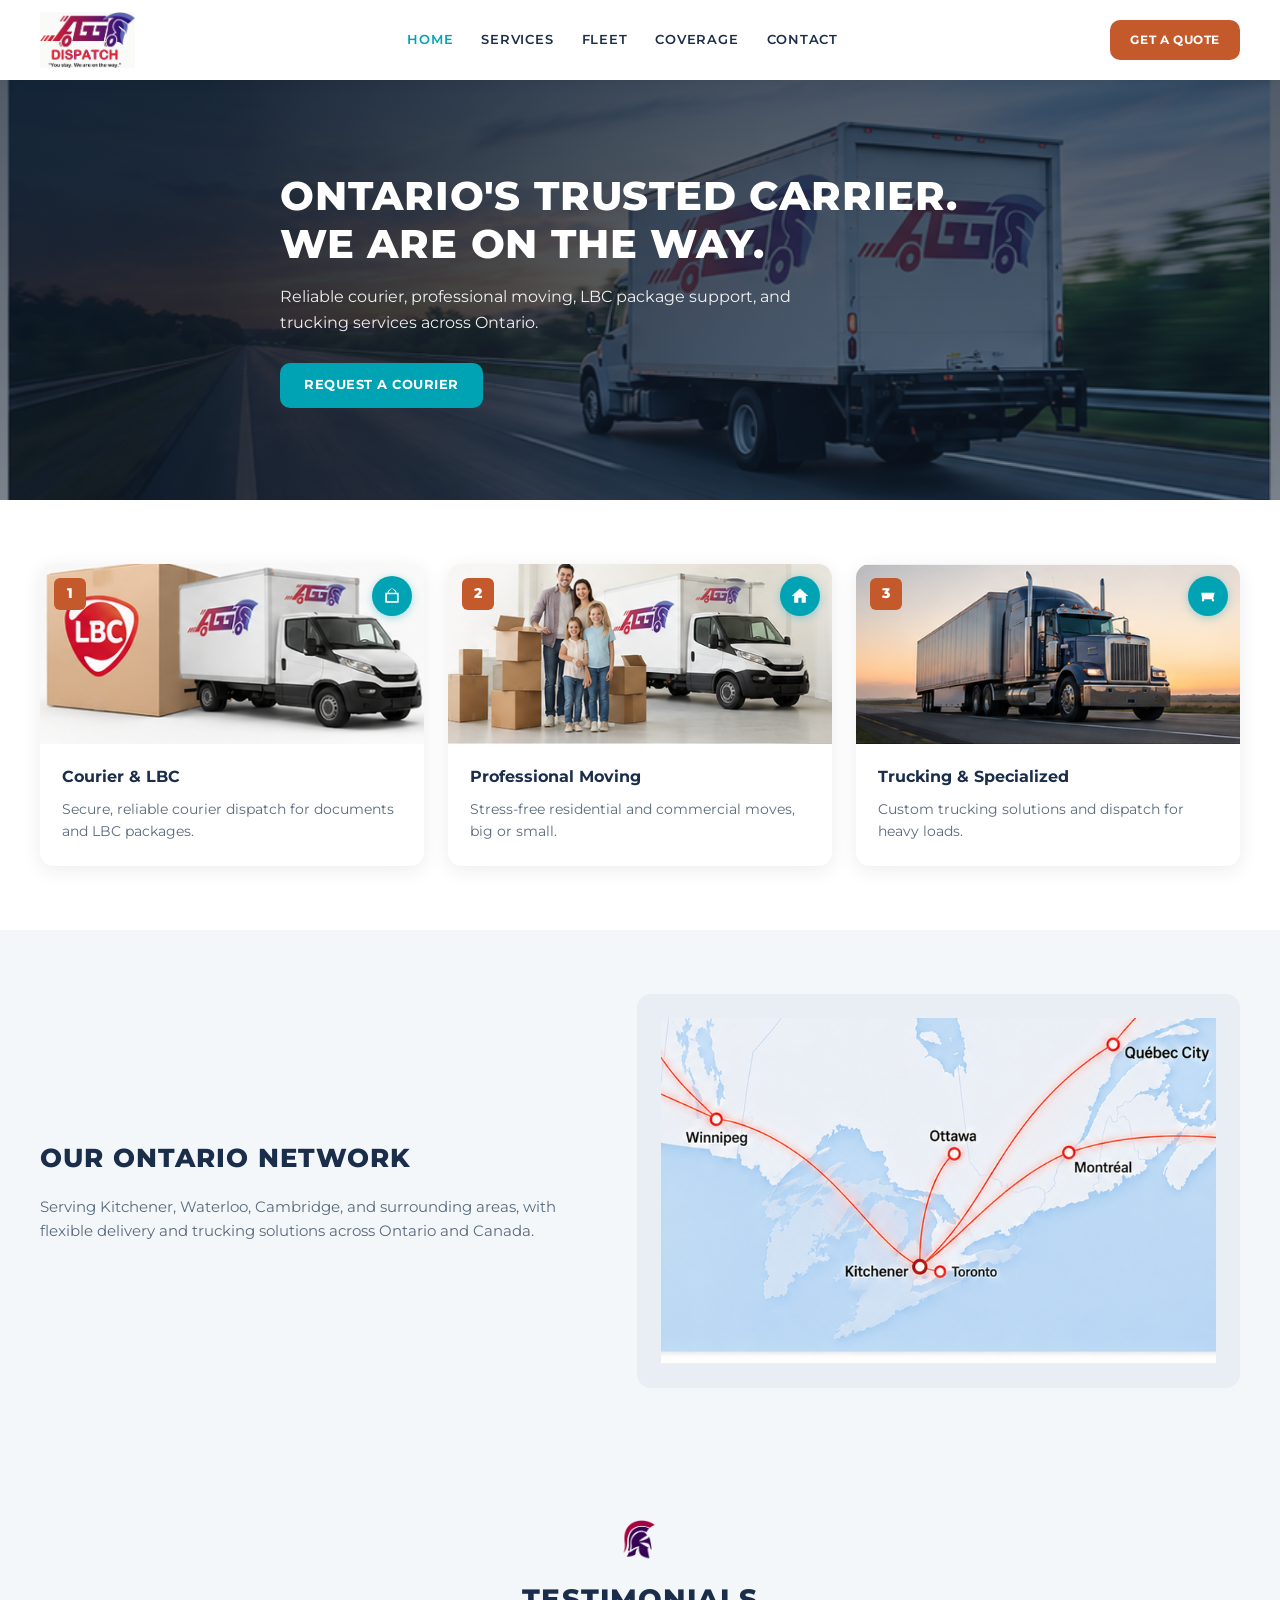
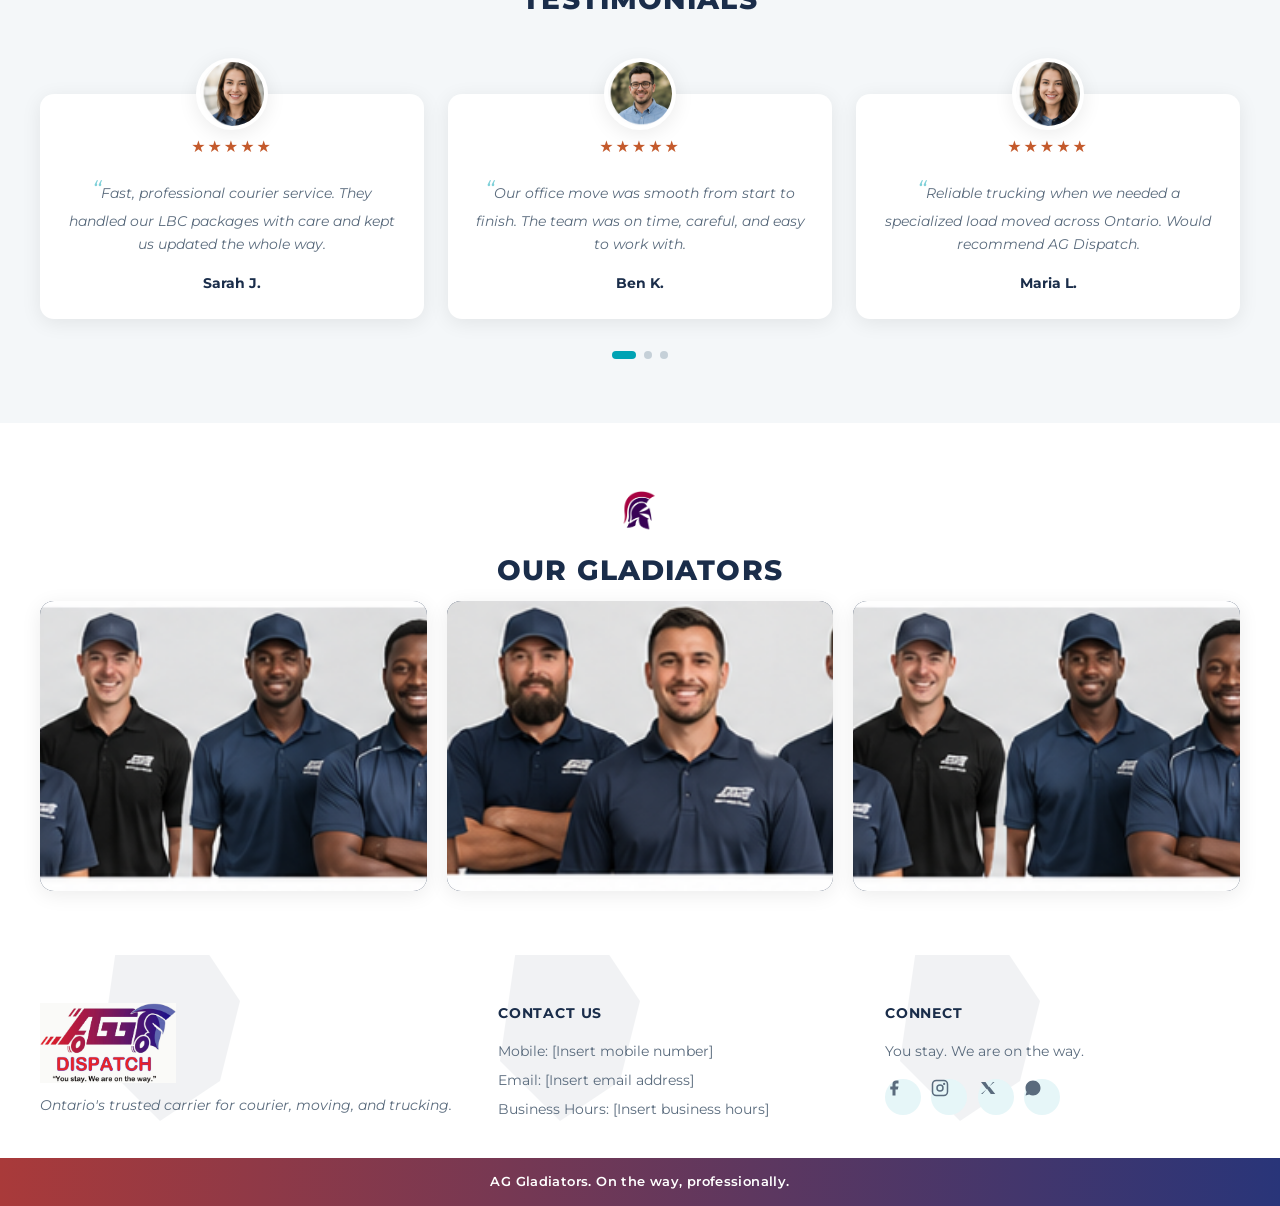
==== index.html @ c057db50 "Initial commit" ====
<!DOCTYPE html>
<html lang="en">
<head>
  <meta charset="UTF-8">
  <meta name="viewport" content="width=device-width, initial-scale=1.0">
  <meta name="description" content="AG Dispatch — Ontario's trusted carrier for courier, moving, LBC, and trucking services.">
  <title>AG Dispatch | Ontario's Trusted Carrier</title>
  <link rel="preconnect" href="https://fonts.googleapis.com">
  <link rel="preconnect" href="https://fonts.gstatic.com" crossorigin>
  <link href="https://fonts.googleapis.com/css2?family=Montserrat:wght@500;600;700;800&display=swap" rel="stylesheet">
  <link rel="stylesheet" href="css/styles.css">
</head>
<body data-page="home">
  <div id="site-header"></div>

  <main>
    <section class="hero">
      <div class="container hero-content">
        <h1>Ontario's Trusted Carrier.<br>We Are On The Way.</h1>
        <p>Reliable courier, professional moving, LBC package support, and trucking services across Ontario.</p>
        <div class="hero-actions">
          <a href="https://forms.gle/B1yMb7YqDBog1eb78" class="btn btn-teal" data-quote="true" target="_blank" rel="noopener">Request a Courier</a>
          <!-- a href="https://forms.gle/B1yMb7YqDBog1eb78" class="btn btn-teal" data-quote="true" target="_blank" rel="noopener">Get a Quote</a -->
        </div>
      </div>
    </section>

    <section class="section">
      <div class="container">
        <div class="cards-grid">
          <article class="service-card">
            <span class="card-badge">1</span>
            <span class="card-icon-circle" aria-hidden="true">
              <svg viewBox="0 0 24 24"><path d="M20 8h-3V6l-5-4-5 4v2H4v12h16V8zm-8-5.5L16 7v1H8V7l4-4.5zM6 18V10h12v8H6z"/></svg>
            </span>
            <div class="card-image">
              <img src="assets/courier_lbc.png" alt="Courier and LBC delivery">
            </div>
            <div class="card-body">
              <h3>Courier &amp; LBC</h3>
              <p>Secure, reliable courier dispatch for documents and LBC packages.</p>
            </div>
          </article>

          <article class="service-card">
            <span class="card-badge">2</span>
            <span class="card-icon-circle" aria-hidden="true">
              <svg viewBox="0 0 24 24"><path d="M10 20v-6h4v6h5v-8h3L12 3 2 12h3v8h5z"/></svg>
            </span>
            <div class="card-image">
              <img src="assets/moving_family.png" alt="Professional moving">
            </div>
            <div class="card-body">
              <h3>Professional Moving</h3>
              <p>Stress-free residential and commercial moves, big or small.</p>
            </div>
          </article>

          <article class="service-card">
            <span class="card-badge">3</span>
            <span class="card-icon-circle" aria-hidden="true">
              <svg viewBox="0 0 24 24"><path d="M18 18.5a1.5 1.5 0 100-3 1.5 1.5 0 000 3zM6 18.5a1.5 1.5 0 100-3 1.5 1.5 0 000 3zM20 8h-3V6H7v2H4l1 8h13l2-8zM7 6h10v2H7V6z"/></svg>
            </span>
            <div class="card-image">
              <img src="assets/specialized_truck.png" alt="Trucking and specialized transport">
            </div>
            <div class="card-body">
              <h3>Trucking &amp; Specialized</h3>
              <p>Custom trucking solutions and dispatch for heavy loads.</p>
            </div>
          </article>
        </div>
      </div>
    </section>

    <section class="section section-alt">
      <div class="container network-split">
        <div class="network-copy">
          <h2>Our Ontario Network</h2>
          <p>Serving Kitchener, Waterloo, Cambridge, and surrounding areas, with flexible delivery and trucking solutions across Ontario and Canada.</p>
        </div>
        <div class="map-visual">
          <img src="assets/ontario_map.png" alt="Ontario service network map showing Kitchener, Toronto, Ottawa, and Sudbury">
        </div>
      </div>
    </section>

    <section class="section section-alt" id="testimonials">
      <div class="container">
        <div class="section-icon" aria-hidden="true">
          <img src="assets/gladiator_head.png" alt="" class="gladiator-icon">
        </div>
        <h2 class="section-title">Testimonials</h2>
        <div class="testimonials-grid">
          <article class="testimonial-card">
            <img class="testimonial-avatar" src="assets/testimonial_1.png" alt="Sarah J.">
            <div class="testimonial-stars" aria-label="5 stars">★★★★★</div>
            <p class="testimonial-quote">Fast, professional courier service. They handled our LBC packages with care and kept us updated the whole way.</p>
            <p class="testimonial-name">Sarah J.</p>
          </article>
          <article class="testimonial-card">
            <img class="testimonial-avatar" src="assets/testimonial_2.png" alt="Ben K.">
            <div class="testimonial-stars" aria-label="5 stars">★★★★★</div>
            <p class="testimonial-quote">Our office move was smooth from start to finish. The team was on time, careful, and easy to work with.</p>
            <p class="testimonial-name">Ben K.</p>
          </article>
          <article class="testimonial-card">
            <img class="testimonial-avatar" src="assets/testimonial_1.png" alt="Maria L.">
            <div class="testimonial-stars" aria-label="5 stars">★★★★★</div>
            <p class="testimonial-quote">Reliable trucking when we needed a specialized load moved across Ontario. Would recommend AG Dispatch.</p>
            <p class="testimonial-name">Maria L.</p>
          </article>
        </div>
        <div class="carousel-dots" aria-hidden="true">
          <span class="active"></span><span></span><span></span>
        </div>
      </div>
    </section>

    <section class="section">
      <div class="container">
        <div class="section-icon" aria-hidden="true">
          <img src="assets/gladiator_head.png" alt="" class="gladiator-icon">
        </div>
        <h2 class="section-title">Our Gladiators</h2>
        <div class="gladiators-grid">
          <div class="gladiator-card">
            <img src="assets/team_group_1.png" alt="AG Dispatch team">
          </div>
          <div class="gladiator-card">
            <img src="assets/team_group_2.png" alt="AG Dispatch team">
          </div>
          <div class="gladiator-card">
            <img src="assets/team_group_1.png" alt="AG Dispatch team on the job">
          </div>
        </div>
      </div>
    </section>
  </main>

  <div id="site-footer"></div>
  <script src="js/main.js"></script>
</body>
</html>
---- css/styles.css ----
/* AG Dispatch — design tokens from mockup */
:root {
  --navy: #1a2d4a;
  --navy-dark: #0f1c2e;
  --teal: #00a3b4;
  --teal-dark: #008a99;
  --teal-light: #e6f6f8;
  --orange: #c45a2c;
  --orange-dark: #a84a24;
  --maroon: #8b2e2e;
  --white: #ffffff;
  --bg-light: #f4f7f9;
  --bg-map: #e8eef3;
  --text: #2c3e50;
  --text-muted: #5a6b7d;
  --shadow: 0 4px 20px rgba(0, 0, 0, 0.08);
  --shadow-lg: 0 8px 32px rgba(0, 0, 0, 0.12);
  --radius: 14px;
  --radius-sm: 10px;
  --header-h: 80px;
  --font: "Montserrat", "Segoe UI", system-ui, sans-serif;
  --max: 1200px;
  --transition: 0.2s ease;
}

*,
*::before,
*::after {
  box-sizing: border-box;
}

html {
  scroll-behavior: smooth;
}

body {
  margin: 0;
  font-family: var(--font);
  color: var(--text);
  line-height: 1.6;
  background: var(--white);
}

img {
  max-width: 100%;
  height: auto;
  display: block;
}

a {
  color: inherit;
  text-decoration: none;
}

ul {
  list-style: none;
  margin: 0;
  padding: 0;
}

.container {
  width: min(100% - 2rem, var(--max));
  margin-inline: auto;
}

/* —— Header —— */
.site-header {
  position: sticky;
  top: 0;
  z-index: 1000;
  background: var(--white);
  box-shadow: 0 2px 12px rgba(0, 0, 0, 0.06);
}

.header-inner {
  display: flex;
  align-items: center;
  justify-content: space-between;
  gap: 1rem;
  min-height: var(--header-h);
  padding: 0.5rem 0;
}

.logo-link {
  display: flex;
  align-items: center;
  gap: 0.65rem;
  flex-shrink: 0;
}

.logo-img {
  height: 56px;
  width: auto;
  max-width: min(240px, 42vw);
  object-fit: contain;
  display: block;
  flex-shrink: 0;
}

.logo-link-footer .logo-img {
  height: 80px;
  max-width: 280px;
}

.main-nav {
  display: flex;
  align-items: center;
  gap: 1.75rem;
}

.main-nav a {
  font-size: 0.8rem;
  font-weight: 600;
  letter-spacing: 0.06em;
  text-transform: uppercase;
  color: var(--navy);
  transition: color var(--transition);
}

.main-nav a:hover,
.main-nav a.active {
  color: var(--teal);
}

.btn-quote {
  display: inline-flex;
  align-items: center;
  justify-content: center;
  padding: 0.65rem 1.25rem;
  font-size: 0.75rem;
  font-weight: 700;
  letter-spacing: 0.05em;
  text-transform: uppercase;
  color: var(--white);
  background: var(--orange);
  border: none;
  border-radius: var(--radius-sm);
  cursor: pointer;
  transition: background var(--transition), transform var(--transition);
  white-space: nowrap;
}

.btn-quote:hover {
  background: var(--orange-dark);
  transform: translateY(-1px);
}

.nav-toggle {
  display: none;
  flex-direction: column;
  gap: 5px;
  padding: 8px;
  background: none;
  border: none;
  cursor: pointer;
}

.nav-toggle span {
  display: block;
  width: 24px;
  height: 2px;
  background: var(--navy);
  transition: var(--transition);
}

/* —— Buttons —— */
.btn {
  display: inline-flex;
  align-items: center;
  justify-content: center;
  padding: 0.75rem 1.5rem;
  font-family: var(--font);
  font-size: 0.8rem;
  font-weight: 700;
  letter-spacing: 0.04em;
  text-transform: uppercase;
  border: none;
  border-radius: var(--radius-sm);
  cursor: pointer;
  transition: background var(--transition), transform var(--transition);
}

.btn-teal {
  color: var(--white);
  background: var(--teal);
}

.btn-teal:hover {
  background: var(--teal-dark);
  transform: translateY(-1px);
}

.btn-outline {
  color: var(--teal);
  background: transparent;
  border: 2px solid var(--teal);
}

.btn-outline:hover {
  background: var(--teal-light);
}

/* —— Hero —— */
.hero {
  position: relative;
  min-height: 420px;
  display: flex;
  align-items: center;
  background: var(--navy-dark) center / cover no-repeat;
  background-image:
    linear-gradient(rgba(15, 28, 46, 0.72), rgba(15, 28, 46, 0.55)),
    url("../assets/hero_truck.png");
}

.hero-content {
  position: relative;
  z-index: 1;
  padding: 4rem 0;
  max-width: 720px;
}

.hero h1 {
  margin: 0 0 1rem;
  font-size: clamp(1.75rem, 4vw, 2.5rem);
  font-weight: 800;
  line-height: 1.2;
  letter-spacing: 0.02em;
  text-transform: uppercase;
  color: var(--white);
}

.hero p {
  margin: 0 0 1.75rem;
  font-size: 1rem;
  color: rgba(255, 255, 255, 0.92);
  max-width: 540px;
}

.hero-actions {
  display: flex;
  flex-wrap: wrap;
  gap: 0.75rem;
}

/* —— Section common —— */
.section {
  padding: 4rem 0;
}

.section-alt {
  background: var(--bg-light);
}

.section-title {
  margin: 0 0 0.5rem;
  font-size: clamp(1.35rem, 3vw, 1.75rem);
  font-weight: 800;
  letter-spacing: 0.04em;
  text-transform: uppercase;
  color: var(--navy);
  text-align: center;
}

.section-title-left {
  text-align: left;
}

.section-subtitle {
  text-align: center;
  color: var(--text-muted);
  max-width: 600px;
  margin: 0 auto 2.5rem;
}

.section-icon {
  display: flex;
  justify-content: center;
  margin-bottom: 0.75rem;
}

.section-icon svg,
.section-icon .gladiator-icon {
  width: 48px;
  height: auto;
  object-fit: contain;
  display: block;
  padding: 4px;
  border-radius: 8px;
  /** background: #0d0d0d; **/
}

/* —— Service cards —— */
.cards-grid {
  display: grid;
  grid-template-columns: repeat(3, 1fr);
  gap: 1.5rem;
}

.cards-grid-2 {
  grid-template-columns: repeat(2, 1fr);
}

.service-card {
  position: relative;
  background: var(--white);
  border-radius: var(--radius);
  box-shadow: var(--shadow);
  overflow: hidden;
  transition: transform var(--transition), box-shadow var(--transition);
}

.service-card:hover {
  transform: translateY(-4px);
  box-shadow: var(--shadow-lg);
}

.card-badge {
  position: absolute;
  top: 14px;
  left: 14px;
  z-index: 2;
  width: 32px;
  height: 32px;
  display: flex;
  align-items: center;
  justify-content: center;
  font-size: 0.85rem;
  font-weight: 800;
  color: var(--white);
  background: var(--orange);
  border-radius: 6px;
}

.card-icon-circle {
  position: absolute;
  top: 12px;
  right: 12px;
  z-index: 2;
  width: 40px;
  height: 40px;
  display: flex;
  align-items: center;
  justify-content: center;
  background: var(--teal);
  border-radius: 50%;
  box-shadow: 0 2px 8px rgba(0, 163, 180, 0.35);
}

.card-icon-circle svg {
  width: 20px;
  height: 20px;
  fill: var(--white);
}

.card-image {
  height: 180px;
  overflow: hidden;
  background: var(--bg-map);
}

.card-image img {
  width: 100%;
  height: 100%;
  object-fit: cover;
}

.card-body {
  padding: 1.25rem 1.35rem 1.5rem;
}

.card-body h3 {
  margin: 0 0 0.5rem;
  font-size: 1rem;
  font-weight: 700;
  color: var(--navy);
}

.card-body p {
  margin: 0;
  font-size: 0.9rem;
  color: var(--text-muted);
  line-height: 1.55;
}

.card-body .btn {
  margin-top: 1rem;
  width: 100%;
}

/* Services page — tall card with LBC */
.service-card-featured .card-image {
  height: 200px;
  display: flex;
  align-items: center;
  justify-content: center;
  background: linear-gradient(135deg, #f8f9fa, #e8eef3);
}

.card-image-lbc {
  display: flex;
  align-items: center;
  justify-content: center;
  background: var(--white);
}

.lbc-logo-img {
  width: min(160px, 70%);
  height: auto;
  object-fit: contain;
  display: block;
}

/* —— Ontario network —— */
.network-split {
  display: grid;
  grid-template-columns: 1fr 1.1fr;
  gap: 3rem;
  align-items: center;
}

.network-copy h2 {
  margin: 0 0 1rem;
  font-size: clamp(1.25rem, 2.5vw, 1.6rem);
  font-weight: 800;
  letter-spacing: 0.04em;
  text-transform: uppercase;
  color: var(--navy);
}

.network-copy p {
  margin: 0;
  color: var(--text-muted);
  font-size: 0.95rem;
}

.map-visual {
  position: relative;
  background: var(--bg-map);
  border-radius: var(--radius);
  padding: 1.5rem;
  min-height: 320px;
}

.map-visual svg,
.map-visual img {
  width: 100%;
  height: auto;
  display: block;
}

.service-card-featured .card-image img {
  width: 100%;
  height: 100%;
  object-fit: cover;
}

/* —— Testimonials —— */
.testimonials-grid {
  display: grid;
  grid-template-columns: repeat(3, 1fr);
  gap: 2rem 1.5rem;
  padding-top: 2rem;
}

.testimonial-card {
  position: relative;
  background: var(--white);
  border-radius: var(--radius);
  box-shadow: var(--shadow);
  padding: 2.5rem 1.5rem 1.5rem;
  margin-top: 2rem;
  text-align: center;
}

.testimonial-avatar {
  position: absolute;
  top: -36px;
  left: 50%;
  transform: translateX(-50%);
  width: 72px;
  height: 72px;
  border-radius: 50%;
  border: 4px solid var(--white);
  box-shadow: var(--shadow);
  object-fit: cover;
  background: var(--bg-map);
}

.testimonial-stars {
  color: var(--orange);
  font-size: 1rem;
  letter-spacing: 2px;
  margin-bottom: 0.75rem;
}

.testimonial-quote {
  margin: 0 0 1rem;
  font-size: 0.9rem;
  font-style: italic;
  color: var(--text-muted);
  line-height: 1.6;
}

.testimonial-quote::before {
  content: "\201C";
  font-size: 1.5rem;
  color: var(--teal);
  opacity: 0.5;
}

.testimonial-name {
  margin: 0;
  font-weight: 700;
  font-size: 0.9rem;
  color: var(--navy);
}

.carousel-dots {
  display: flex;
  justify-content: center;
  gap: 8px;
  margin-top: 2rem;
}

.carousel-dots span {
  width: 8px;
  height: 8px;
  border-radius: 50%;
  background: #c5d0d8;
}

.carousel-dots span.active {
  background: var(--teal);
  width: 24px;
  border-radius: 4px;
}

/* —— Gladiators / team —— */
.gladiators-grid {
  display: grid;
  grid-template-columns: repeat(3, 1fr);
  gap: 1.25rem;
}

.gladiator-card {
  border-radius: var(--radius);
  overflow: hidden;
  box-shadow: var(--shadow);
  aspect-ratio: 4 / 3;
  background: var(--navy);
}

.gladiator-card img {
  width: 100%;
  height: 100%;
  object-fit: cover;
}

/* —— Page header (inner pages) —— */
.page-hero {
  background: linear-gradient(135deg, var(--navy) 0%, #2a4a6e 100%);
  padding: 3rem 0;
  text-align: center;
}

.page-hero h1 {
  margin: 0;
  font-size: clamp(1.75rem, 4vw, 2.25rem);
  font-weight: 800;
  letter-spacing: 0.04em;
  text-transform: uppercase;
  color: var(--white);
}

/* —— Fleet cards —— */
.fleet-card .card-image {
  height: 160px;
}

/* —— Coverage list —— */
.coverage-text {
  max-width: 720px;
  margin: 0 auto 2.5rem;
  text-align: center;
}

.coverage-text p {
  margin: 0 0 1rem;
  color: var(--text-muted);
}

.coverage-labels {
  display: flex;
  flex-wrap: wrap;
  justify-content: center;
  gap: 0.5rem;
  margin-top: 1.5rem;
}

.coverage-tag {
  padding: 0.35rem 0.85rem;
  font-size: 0.75rem;
  font-weight: 600;
  text-transform: uppercase;
  letter-spacing: 0.04em;
  color: var(--navy);
  background: var(--white);
  border-radius: 999px;
  box-shadow: var(--shadow);
}

/* —— Contact —— */
.contact-grid {
  display: grid;
  grid-template-columns: 1fr 1fr;
  gap: 2.5rem;
  align-items: start;
}

.contact-list {
  display: grid;
  gap: 0.85rem;
}

.contact-list li {
  display: flex;
  gap: 0.75rem;
  font-size: 0.95rem;
}

.contact-list strong {
  min-width: 120px;
  color: var(--navy);
}

.contact-list a {
  color: var(--teal);
}

.contact-list a:hover {
  text-decoration: underline;
}

.contact-cta {
  background: var(--bg-light);
  border-radius: var(--radius);
  padding: 2rem;
  text-align: center;
}

.contact-cta p {
  margin: 0 0 1.5rem;
  color: var(--text-muted);
}

.contact-cta .btn-group {
  display: flex;
  flex-wrap: wrap;
  gap: 0.75rem;
  justify-content: center;
}

/* —— Footer —— */
.site-footer {
  background: var(--white);
  position: relative;
  overflow: hidden;
}

.footer-map-bg {
  position: absolute;
  inset: 0;
  opacity: 0.06;
  background: url("data:image/svg+xml,%3Csvg xmlns='http://www.w3.org/2000/svg' viewBox='0 0 200 200'%3E%3Cpath fill='%231a2d4a' d='M40 20 L80 30 L100 60 L90 100 L60 120 L30 90 Z'/%3E%3C/svg%3E") center / 400px repeat;
  pointer-events: none;
}

.footer-main {
  position: relative;
  padding: 3rem 0 2rem;
}

.footer-grid {
  display: grid;
  grid-template-columns: 1.2fr 1fr 1fr;
  gap: 2rem;
}

.footer-brand .logo-link {
  margin-bottom: 0.5rem;
}


.footer-brand p {
  margin: 0.75rem 0 0;
  font-size: 0.85rem;
  color: var(--text-muted);
  font-style: italic;
}

.footer-col h4 {
  margin: 0 0 1rem;
  font-size: 0.85rem;
  font-weight: 700;
  letter-spacing: 0.06em;
  text-transform: uppercase;
  color: var(--navy);
}

.footer-col p,
.footer-col a {
  margin: 0 0 0.35rem;
  font-size: 0.9rem;
  color: var(--text-muted);
  display: block;
}

.footer-col a:hover {
  color: var(--teal);
}

.social-row {
  display: flex;
  gap: 0.65rem;
  margin-top: 1rem;
}

.social-icon {
  width: 36px;
  height: 36px;
  display: flex;
  align-items: center;
  justify-content: center;
  border-radius: 50%;
  background: var(--teal-light);
  color: var(--teal);
  transition: background var(--transition), color var(--transition);
}

.social-icon:hover {
  background: var(--teal);
  color: var(--white);
}

.social-icon svg {
  width: 18px;
  height: 18px;
  fill: currentColor;
}

.footer-bar {
  background: linear-gradient(to right, #a93a3a, #293579);
  padding: 0.85rem 1rem;
  text-align: center;
}

.footer-bar p {
  margin: 0;
  font-size: 0.8rem;
  font-weight: 600;
  letter-spacing: 0.03em;
  color: var(--white);
}

/* —— Responsive —— */
@media (max-width: 992px) {
  .cards-grid,
  .testimonials-grid,
  .gladiators-grid {
    grid-template-columns: repeat(2, 1fr);
  }

  .network-split {
    grid-template-columns: 1fr;
  }

  .footer-grid {
    grid-template-columns: 1fr 1fr;
  }
}

@media (max-width: 768px) {
  .nav-toggle {
    display: flex;
  }

  .main-nav {
    position: fixed;
    top: var(--header-h);
    left: 0;
    right: 0;
    flex-direction: column;
    align-items: stretch;
    gap: 0;
    padding: 1rem;
    background: var(--white);
    box-shadow: var(--shadow);
    transform: translateY(-120%);
    opacity: 0;
    visibility: hidden;
    transition: transform var(--transition), opacity var(--transition);
  }

  .main-nav.open {
    transform: translateY(0);
    opacity: 1;
    visibility: visible;
  }

  .main-nav a {
    padding: 0.85rem 1rem;
    border-bottom: 1px solid var(--bg-light);
  }

  .header-cta-desktop {
    display: none;
  }

  .main-nav .btn-quote-mobile {
    margin-top: 0.5rem;
    width: 100%;
  }

  .cards-grid,
  .cards-grid-2,
  .testimonials-grid,
  .gladiators-grid {
    grid-template-columns: 1fr;
  }

  .contact-grid {
    grid-template-columns: 1fr;
  }

  .footer-grid {
    grid-template-columns: 1fr;
    text-align: center;
  }

  .social-row {
    justify-content: center;
  }

  .hero {
    min-height: 360px;
  }
}

@media (min-width: 769px) {
  .btn-quote-mobile {
    display: none !important;
  }
}
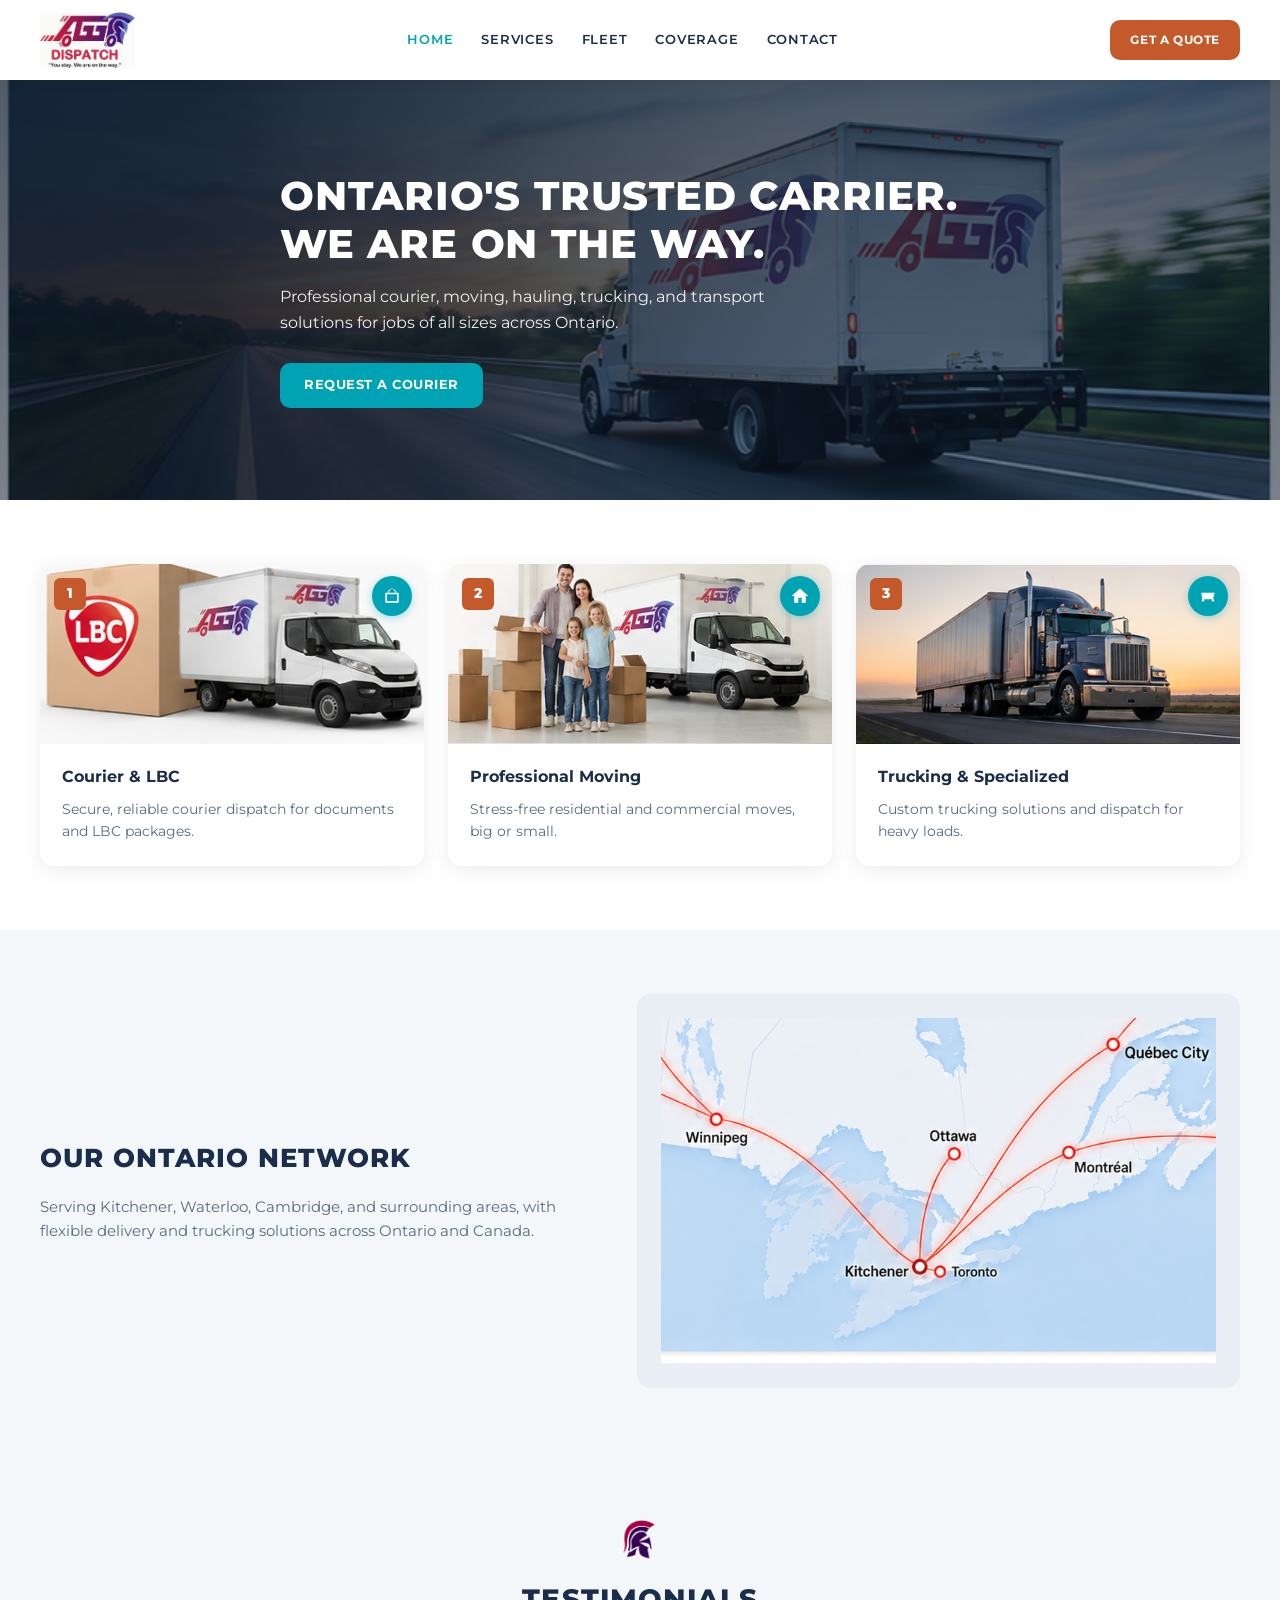
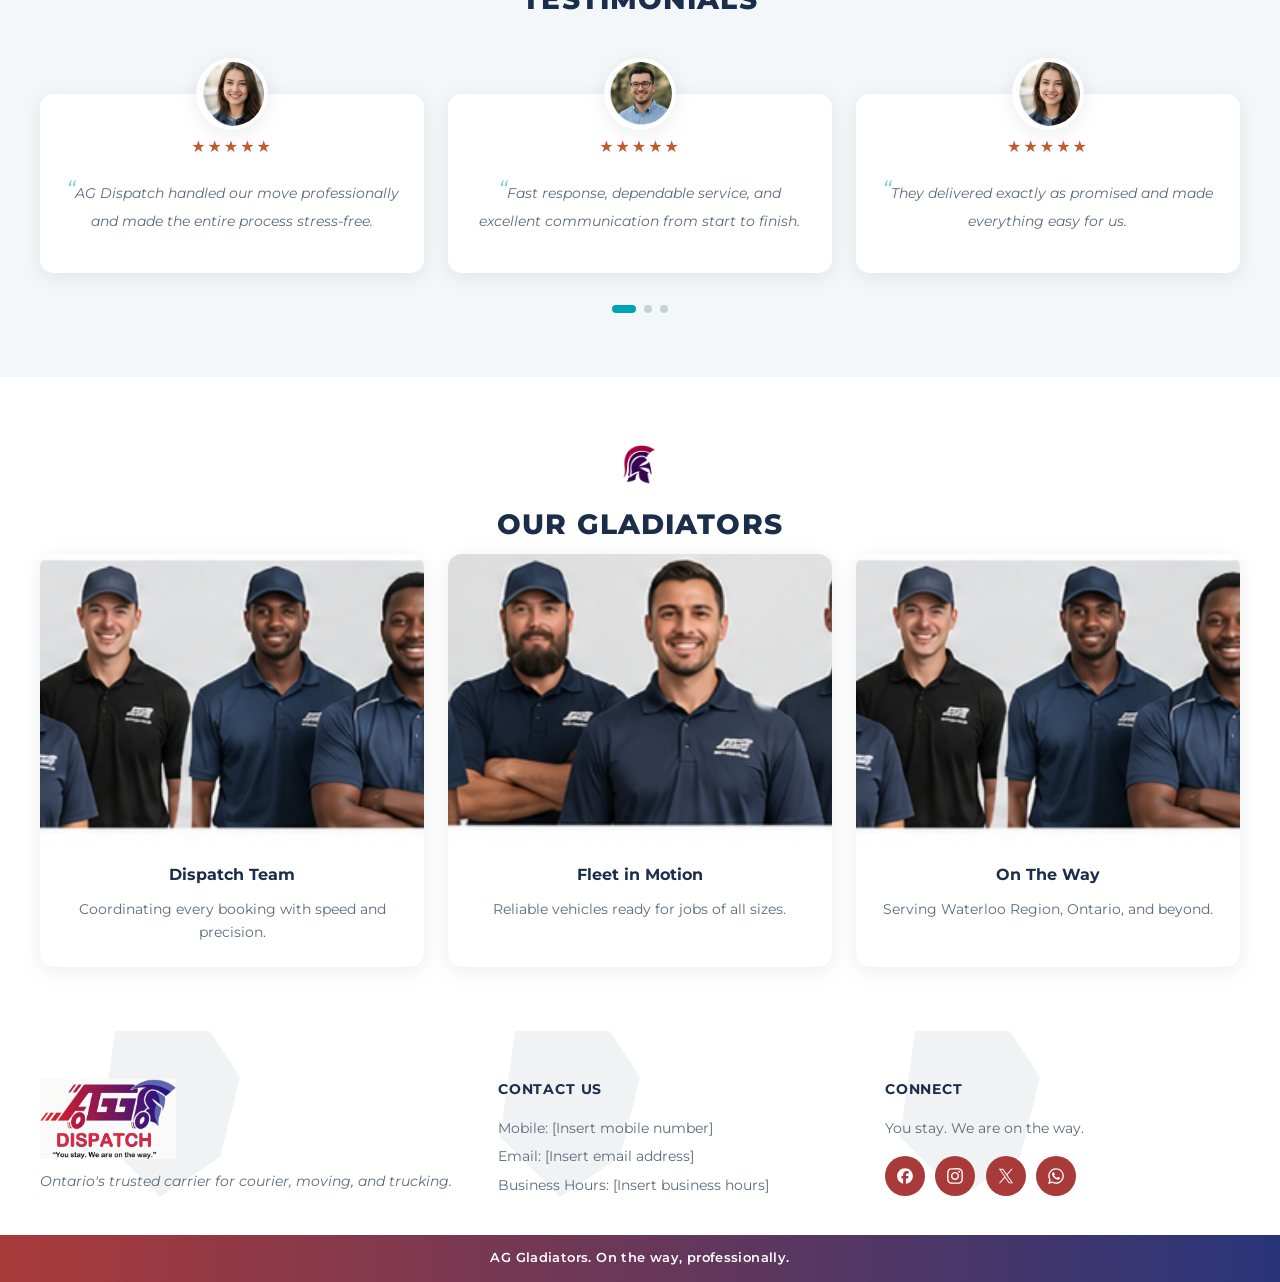
==== commit 5613d16a: "second commit" ====
--- a/index.html
+++ b/index.html
@@ -17,7 +17,7 @@
     <section class="hero">
       <div class="container hero-content">
         <h1>Ontario's Trusted Carrier.<br>We Are On The Way.</h1>
-        <p>Reliable courier, professional moving, LBC package support, and trucking services across Ontario.</p>
+        <p>Professional courier, moving, hauling, trucking, and transport solutions for jobs of all sizes across Ontario.</p>
         <div class="hero-actions">
           <a href="https://forms.gle/B1yMb7YqDBog1eb78" class="btn btn-teal" data-quote="true" target="_blank" rel="noopener">Request a Courier</a>
           <!-- a href="https://forms.gle/B1yMb7YqDBog1eb78" class="btn btn-teal" data-quote="true" target="_blank" rel="noopener">Get a Quote</a -->
@@ -27,7 +27,7 @@
 
     <section class="section">
       <div class="container">
-        <div class="cards-grid">
+        <div class="flex-grid">
           <article class="service-card">
             <span class="card-badge">1</span>
             <span class="card-icon-circle" aria-hidden="true">
@@ -91,24 +91,21 @@
           <img src="assets/gladiator_head.png" alt="" class="gladiator-icon">
         </div>
         <h2 class="section-title">Testimonials</h2>
-        <div class="testimonials-grid">
+        <div class="flex-grid flex-grid--testimonials">
           <article class="testimonial-card">
-            <img class="testimonial-avatar" src="assets/testimonial_1.png" alt="Sarah J.">
+            <img class="testimonial-avatar" src="assets/testimonial_1.png" alt="">
             <div class="testimonial-stars" aria-label="5 stars">★★★★★</div>
-            <p class="testimonial-quote">Fast, professional courier service. They handled our LBC packages with care and kept us updated the whole way.</p>
-            <p class="testimonial-name">Sarah J.</p>
+            <p class="testimonial-quote">AG Dispatch handled our move professionally and made the entire process stress-free.</p>
           </article>
           <article class="testimonial-card">
-            <img class="testimonial-avatar" src="assets/testimonial_2.png" alt="Ben K.">
+            <img class="testimonial-avatar" src="assets/testimonial_2.png" alt="">
             <div class="testimonial-stars" aria-label="5 stars">★★★★★</div>
-            <p class="testimonial-quote">Our office move was smooth from start to finish. The team was on time, careful, and easy to work with.</p>
-            <p class="testimonial-name">Ben K.</p>
+            <p class="testimonial-quote">Fast response, dependable service, and excellent communication from start to finish.</p>
           </article>
           <article class="testimonial-card">
-            <img class="testimonial-avatar" src="assets/testimonial_1.png" alt="Maria L.">
+            <img class="testimonial-avatar" src="assets/testimonial_1.png" alt="">
             <div class="testimonial-stars" aria-label="5 stars">★★★★★</div>
-            <p class="testimonial-quote">Reliable trucking when we needed a specialized load moved across Ontario. Would recommend AG Dispatch.</p>
-            <p class="testimonial-name">Maria L.</p>
+            <p class="testimonial-quote">They delivered exactly as promised and made everything easy for us.</p>
           </article>
         </div>
         <div class="carousel-dots" aria-hidden="true">
@@ -123,16 +120,34 @@
           <img src="assets/gladiator_head.png" alt="" class="gladiator-icon">
         </div>
         <h2 class="section-title">Our Gladiators</h2>
-        <div class="gladiators-grid">
-          <div class="gladiator-card">
-            <img src="assets/team_group_1.png" alt="AG Dispatch team">
-          </div>
-          <div class="gladiator-card">
-            <img src="assets/team_group_2.png" alt="AG Dispatch team">
-          </div>
-          <div class="gladiator-card">
-            <img src="assets/team_group_1.png" alt="AG Dispatch team on the job">
-          </div>
+        <div class="flex-grid">
+          <article class="gladiator-info-card">
+            <div class="gladiator-card-image">
+              <img src="assets/team_group_1.png" alt="AG Dispatch dispatch team">
+            </div>
+            <div class="gladiator-card-body">
+              <h3>Dispatch Team</h3>
+              <p>Coordinating every booking with speed and precision.</p>
+            </div>
+          </article>
+          <article class="gladiator-info-card">
+            <div class="gladiator-card-image">
+              <img src="assets/team_group_2.png" alt="AG Dispatch fleet in motion">
+            </div>
+            <div class="gladiator-card-body">
+              <h3>Fleet in Motion</h3>
+              <p>Reliable vehicles ready for jobs of all sizes.</p>
+            </div>
+          </article>
+          <article class="gladiator-info-card">
+            <div class="gladiator-card-image">
+              <img src="assets/team_group_1.png" alt="AG Dispatch team on the way">
+            </div>
+            <div class="gladiator-card-body">
+              <h3>On The Way</h3>
+              <p>Serving Waterloo Region, Ontario, and beyond.</p>
+            </div>
+          </article>
         </div>
       </div>
     </section>
--- a/css/styles.css
+++ b/css/styles.css
@@ -8,6 +8,7 @@
   --orange: #c45a2c;
   --orange-dark: #a84a24;
   --maroon: #8b2e2e;
+  --social-bg: #a93a3a;
   --white: #ffffff;
   --bg-light: #f4f7f9;
   --bg-map: #e8eef3;
@@ -21,6 +22,8 @@
   --font: "Montserrat", "Segoe UI", system-ui, sans-serif;
   --max: 1200px;
   --transition: 0.2s ease;
+  --columns: 3;
+  --flex-gap: 1.5rem;
 }
 
 *,
@@ -289,16 +292,40 @@
   /** background: #0d0d0d; **/
 }
 
+/* —— Responsive flex grid (replaces legacy CSS Grid layouts) —— */
+.flex-grid {
+  --columns: 3;
+  display: flex;
+  flex-wrap: wrap;
+  justify-content: center;
+  gap: var(--flex-gap);
+}
+
+.flex-grid--2 {
+  --columns: 2;
+}
+
+.flex-grid--4 {
+  --columns: 4;
+}
+
+.flex-grid--testimonials {
+  padding-top: 2rem;
+}
+
+.flex-grid > * {
+  flex: 0 1
+    calc(
+      (100% - ((var(--columns) - 1) * var(--flex-gap))) / var(--columns)
+    );
+  max-width: calc(
+    (100% - ((var(--columns) - 1) * var(--flex-gap))) / var(--columns)
+  );
+  min-width: 0;
+  box-sizing: border-box;
+}
+
 /* —— Service cards —— */
-.cards-grid {
-  display: grid;
-  grid-template-columns: repeat(3, 1fr);
-  gap: 1.5rem;
-}
-
-.cards-grid-2 {
-  grid-template-columns: repeat(2, 1fr);
-}
 
 .service-card {
   position: relative;
@@ -455,13 +482,6 @@
 }
 
 /* —— Testimonials —— */
-.testimonials-grid {
-  display: grid;
-  grid-template-columns: repeat(3, 1fr);
-  gap: 2rem 1.5rem;
-  padding-top: 2rem;
-}
-
 .testimonial-card {
   position: relative;
   background: var(--white);
@@ -536,12 +556,6 @@
 }
 
 /* —— Gladiators / team —— */
-.gladiators-grid {
-  display: grid;
-  grid-template-columns: repeat(3, 1fr);
-  gap: 1.25rem;
-}
-
 .gladiator-card {
   border-radius: var(--radius);
   overflow: hidden;
@@ -554,6 +568,149 @@
   width: 100%;
   height: 100%;
   object-fit: cover;
+}
+
+.gladiator-info-card {
+  background: var(--white);
+  border-radius: var(--radius);
+  box-shadow: var(--shadow);
+  overflow: hidden;
+  text-align: center;
+  transition: transform var(--transition), box-shadow var(--transition);
+}
+
+.gladiator-info-card:hover {
+  transform: translateY(-4px);
+  box-shadow: var(--shadow-lg);
+}
+
+.gladiator-card-image {
+  aspect-ratio: 4 / 3;
+  overflow: hidden;
+  background: var(--navy);
+}
+
+.gladiator-card-image img {
+  width: 100%;
+  height: 100%;
+  object-fit: cover;
+  display: block;
+}
+
+.gladiator-card-body {
+  padding: 1.25rem 1.35rem 1.5rem;
+}
+
+.gladiator-info-card h3 {
+  margin: 0 0 0.65rem;
+  font-size: 1rem;
+  font-weight: 700;
+  color: var(--navy);
+}
+
+.gladiator-info-card p {
+  margin: 0;
+  font-size: 0.9rem;
+  color: var(--text-muted);
+  line-height: 1.55;
+}
+
+/* —— Process, info & coverage cards —— */
+.process-card,
+.info-card,
+.coverage-area-card {
+  position: relative;
+  padding-top: 2.25rem;
+  background: var(--white);
+  border-radius: var(--radius);
+  box-shadow: var(--shadow);
+  padding: 1.5rem 1.35rem;
+  transition: transform var(--transition), box-shadow var(--transition);
+}
+
+.process-card:hover,
+.info-card:hover,
+.coverage-area-card:hover {
+  transform: translateY(-4px);
+  box-shadow: var(--shadow-lg);
+}
+
+.process-card h3,
+.info-card h3,
+.coverage-area-card h3 {
+  margin: 0 30px 0.5rem;
+  font-size: 1rem;
+  font-weight: 700;
+  color: var(--navy);
+}
+
+.process-card p,
+.info-card p,
+.coverage-area-card p {
+  margin: 0;
+  font-size: 0.9rem;
+  color: var(--text-muted);
+  line-height: 1.55;
+}
+
+.page-intro-block {
+  max-width: 760px;
+  margin: 0 auto;
+  text-align: center;
+}
+
+.page-intro-block p {
+  margin: 0;
+  font-size: 1rem;
+  color: var(--text-muted);
+  line-height: 1.65;
+}
+
+.page-intro-block p + p {
+  margin-top: 1rem;
+}
+
+.section-support {
+  margin-top: 1.5rem;
+  text-align: center;
+  font-size: 0.95rem;
+  color: var(--text-muted);
+  max-width: 720px;
+  margin-left: auto;
+  margin-right: auto;
+}
+
+.cta-panel {
+  max-width: 640px;
+  margin: 0 auto;
+  text-align: center;
+  background: var(--white);
+  border-radius: var(--radius);
+  box-shadow: var(--shadow);
+  padding: 2.5rem 2rem;
+}
+
+.cta-panel p {
+  margin: 0 0 1.5rem;
+  color: var(--text-muted);
+  font-size: 1rem;
+  line-height: 1.6;
+}
+
+.cta-panel .btn-group {
+  display: flex;
+  flex-wrap: wrap;
+  gap: 0.75rem;
+  justify-content: center;
+  margin-bottom: 1.25rem;
+}
+
+.trust-statement {
+  margin: 0;
+  font-size: 0.9rem;
+  font-weight: 600;
+  letter-spacing: 0.02em;
+  color: var(--navy);
 }
 
 /* —— Page header (inner pages) —— */
@@ -708,44 +865,64 @@
 }
 
 .footer-col p,
-.footer-col a {
+.footer-col a:not(.social-icon) {
   margin: 0 0 0.35rem;
   font-size: 0.9rem;
   color: var(--text-muted);
   display: block;
 }
 
-.footer-col a:hover {
+.footer-col a:not(.social-icon):hover {
   color: var(--teal);
 }
 
 .social-row {
   display: flex;
+  flex-wrap: wrap;
+  align-items: center;
+  justify-content: flex-start;
   gap: 0.65rem;
   margin-top: 1rem;
 }
 
-.social-icon {
-  width: 36px;
-  height: 36px;
-  display: flex;
-  align-items: center;
-  justify-content: center;
+.footer-col .social-icon {
+  position: relative;
+  display: inline-block;
+  width: 40px;
+  height: 40px;
+  flex-shrink: 0;
+  margin: 0;
+  padding: 0;
+  line-height: 0;
   border-radius: 50%;
-  background: var(--teal-light);
-  color: var(--teal);
-  transition: background var(--transition), color var(--transition);
-}
-
-.social-icon:hover {
-  background: var(--teal);
+  background: var(--social-bg);
   color: var(--white);
-}
-
-.social-icon svg {
+  text-decoration: none;
+  transition: background var(--transition), box-shadow var(--transition);
+}
+
+.footer-col .social-icon:hover {
+  background: #8f3232;
+  color: var(--white);
+  box-shadow: 0 4px 12px rgba(169, 58, 58, 0.35);
+}
+
+.footer-col .social-icon svg {
+  position: absolute;
+  top: 50%;
+  left: 50%;
   width: 18px;
   height: 18px;
-  fill: currentColor;
+  margin: 0;
+  padding: 0;
+  display: block;
+  transform: translate(-50%, -50%);
+  pointer-events: none;
+  color: var(--white);
+}
+
+.footer-col .social-icon svg path {
+  fill: var(--white);
 }
 
 .footer-bar {
@@ -763,13 +940,21 @@
 }
 
 /* —— Responsive —— */
+@media (max-width: 900px) {
+  .flex-grid,
+  .flex-grid--4 {
+    --columns: 2;
+  }
+}
+
+@media (max-width: 600px) {
+  .flex-grid,
+  .flex-grid--4 {
+    --columns: 1;
+  }
+}
+
 @media (max-width: 992px) {
-  .cards-grid,
-  .testimonials-grid,
-  .gladiators-grid {
-    grid-template-columns: repeat(2, 1fr);
-  }
-
   .network-split {
     grid-template-columns: 1fr;
   }
@@ -821,13 +1006,6 @@
     width: 100%;
   }
 
-  .cards-grid,
-  .cards-grid-2,
-  .testimonials-grid,
-  .gladiators-grid {
-    grid-template-columns: 1fr;
-  }
-
   .contact-grid {
     grid-template-columns: 1fr;
   }
